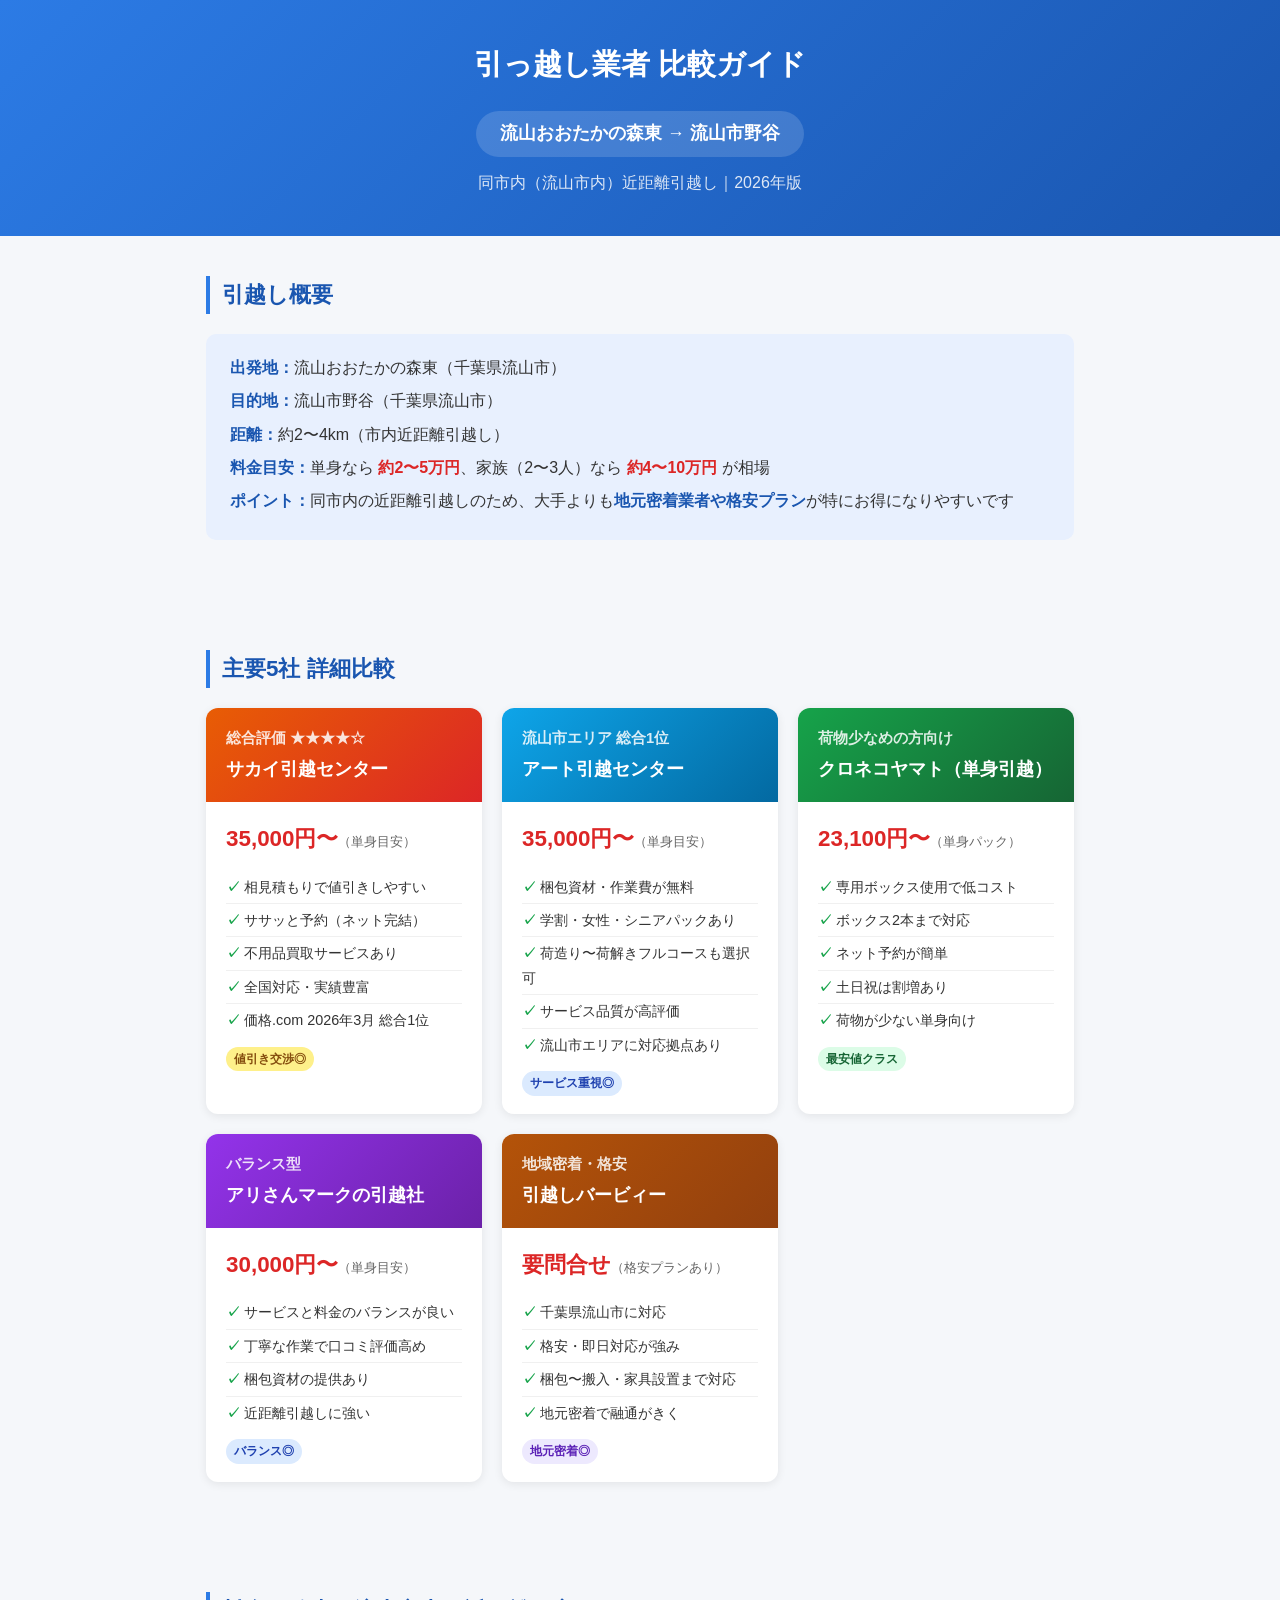
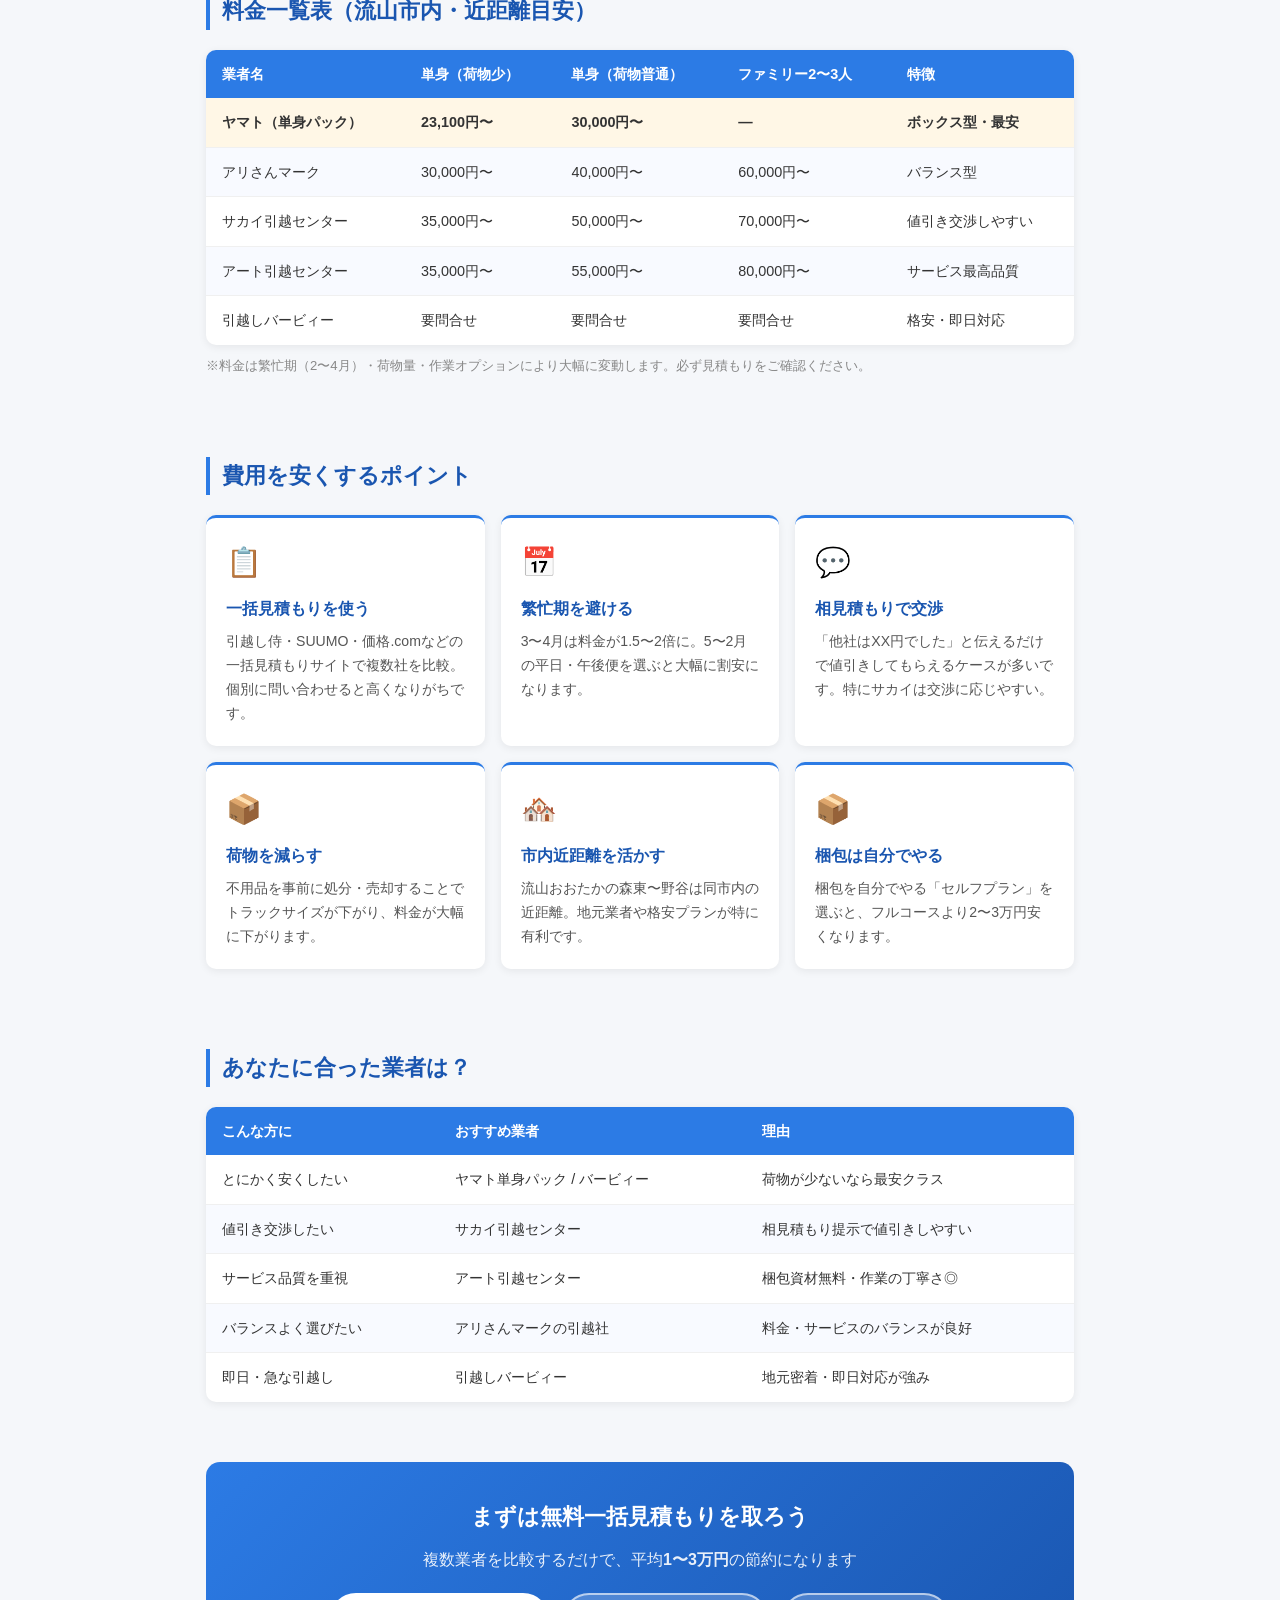
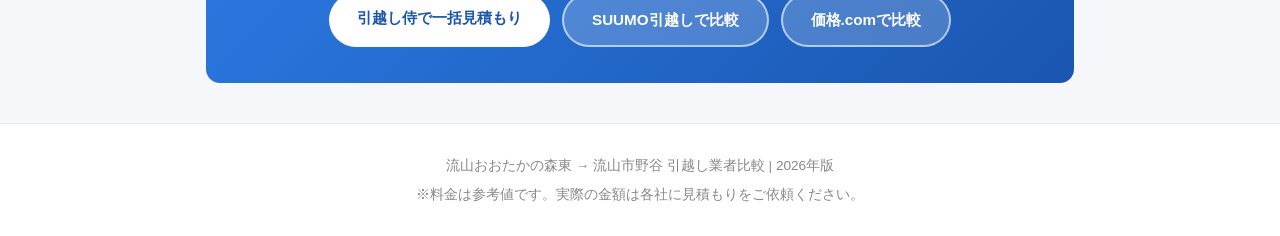
==== moving-companies.html @ 852c565e "Add moving company comparison page for Otakanomori-higashi to Notani https://claude.ai/code/session_" ====
<!DOCTYPE html>
<html lang="ja">
<head>
  <meta charset="utf-8">
  <meta name="viewport" content="width=device-width, initial-scale=1.0">
  <title>引っ越し業者比較｜流山おおたかの森東 → 流山市野谷</title>
  <style>
    * { box-sizing: border-box; margin: 0; padding: 0; }
    body {
      font-family: 'Helvetica Neue', Arial, 'Hiragino Sans', 'Hiragino Kaku Gothic ProN', 'Meiryo', sans-serif;
      background: #f5f7fa;
      color: #333;
      line-height: 1.7;
    }
    header {
      background: linear-gradient(135deg, #2c7be5, #1a56b0);
      color: #fff;
      padding: 40px 20px;
      text-align: center;
    }
    header h1 { font-size: 1.8em; margin-bottom: 8px; }
    header .subtitle { font-size: 1em; opacity: 0.85; }
    header .route {
      display: inline-block;
      background: rgba(255,255,255,0.15);
      border-radius: 30px;
      padding: 8px 24px;
      margin-top: 14px;
      font-size: 1.1em;
      font-weight: bold;
    }
    .container { max-width: 900px; margin: 0 auto; padding: 0 16px; }
    section { padding: 40px 0; }
    h2 {
      font-size: 1.4em;
      color: #1a56b0;
      border-left: 4px solid #2c7be5;
      padding-left: 12px;
      margin-bottom: 20px;
    }
    .info-box {
      background: #e8f0fe;
      border-radius: 10px;
      padding: 20px 24px;
      margin-bottom: 30px;
    }
    .info-box p { margin-bottom: 6px; }
    .info-box strong { color: #1a56b0; }

    /* 比較テーブル */
    .comparison-grid {
      display: grid;
      grid-template-columns: repeat(auto-fit, minmax(260px, 1fr));
      gap: 20px;
      margin-bottom: 30px;
    }
    .company-card {
      background: #fff;
      border-radius: 12px;
      box-shadow: 0 2px 10px rgba(0,0,0,0.08);
      overflow: hidden;
      transition: transform 0.2s, box-shadow 0.2s;
    }
    .company-card:hover {
      transform: translateY(-3px);
      box-shadow: 0 6px 20px rgba(0,0,0,0.12);
    }
    .card-header {
      padding: 18px 20px;
      color: #fff;
      font-size: 1.15em;
      font-weight: bold;
    }
    .card-header .rank { font-size: 0.8em; opacity: 0.85; margin-bottom: 2px; }
    .sakai .card-header { background: linear-gradient(135deg, #e85d04, #dc2626); }
    .art .card-header { background: linear-gradient(135deg, #0ea5e9, #0369a1); }
    .yamato .card-header { background: linear-gradient(135deg, #16a34a, #166534); }
    .arissan .card-header { background: linear-gradient(135deg, #9333ea, #6b21a8); }
    .barby .card-header { background: linear-gradient(135deg, #b45309, #92400e); }

    .card-body { padding: 18px 20px; }
    .price-tag {
      font-size: 1.4em;
      font-weight: bold;
      color: #dc2626;
      margin-bottom: 12px;
    }
    .price-tag span { font-size: 0.6em; color: #666; font-weight: normal; }
    .feature-list { list-style: none; }
    .feature-list li {
      padding: 4px 0;
      font-size: 0.9em;
      border-bottom: 1px solid #f0f0f0;
    }
    .feature-list li:last-child { border-bottom: none; }
    .feature-list li::before { content: "✓ "; color: #16a34a; font-weight: bold; }
    .badge {
      display: inline-block;
      font-size: 0.75em;
      padding: 2px 8px;
      border-radius: 20px;
      margin-top: 10px;
      font-weight: bold;
    }
    .badge-best { background: #fef08a; color: #854d0e; }
    .badge-cheap { background: #dcfce7; color: #166534; }
    .badge-service { background: #dbeafe; color: #1e40af; }
    .badge-local { background: #ede9fe; color: #5b21b6; }

    /* 料金表 */
    table {
      width: 100%;
      border-collapse: collapse;
      background: #fff;
      border-radius: 10px;
      overflow: hidden;
      box-shadow: 0 2px 8px rgba(0,0,0,0.07);
    }
    th {
      background: #2c7be5;
      color: #fff;
      padding: 12px 16px;
      text-align: left;
      font-size: 0.9em;
    }
    td {
      padding: 12px 16px;
      border-bottom: 1px solid #f0f0f0;
      font-size: 0.9em;
    }
    tr:last-child td { border-bottom: none; }
    tr:nth-child(even) td { background: #f8faff; }
    .highlight-row td { background: #fff7e6 !important; font-weight: bold; }

    /* ポイント */
    .tips-grid {
      display: grid;
      grid-template-columns: repeat(auto-fit, minmax(220px, 1fr));
      gap: 16px;
    }
    .tip-card {
      background: #fff;
      border-radius: 10px;
      padding: 20px;
      box-shadow: 0 2px 8px rgba(0,0,0,0.07);
      border-top: 3px solid #2c7be5;
    }
    .tip-card .icon { font-size: 1.8em; margin-bottom: 8px; }
    .tip-card h3 { font-size: 1em; margin-bottom: 8px; color: #1a56b0; }
    .tip-card p { font-size: 0.88em; color: #555; }

    /* 見積もりCTA */
    .cta-section {
      background: linear-gradient(135deg, #2c7be5, #1a56b0);
      color: #fff;
      border-radius: 14px;
      padding: 36px 30px;
      text-align: center;
      margin: 20px 0;
    }
    .cta-section h2 { color: #fff; border: none; padding: 0; margin-bottom: 10px; }
    .cta-section p { opacity: 0.9; margin-bottom: 20px; }
    .cta-buttons { display: flex; flex-wrap: wrap; gap: 12px; justify-content: center; }
    .cta-btn {
      display: inline-block;
      padding: 12px 28px;
      border-radius: 30px;
      font-weight: bold;
      text-decoration: none;
      font-size: 0.95em;
      transition: opacity 0.2s;
    }
    .cta-btn:hover { opacity: 0.85; }
    .cta-btn-primary { background: #fff; color: #1a56b0; }
    .cta-btn-secondary { background: rgba(255,255,255,0.2); color: #fff; border: 2px solid rgba(255,255,255,0.6); }

    footer {
      text-align: center;
      padding: 30px;
      font-size: 0.85em;
      color: #888;
      background: #fff;
      margin-top: 40px;
      border-top: 1px solid #e5e7eb;
    }

    @media (max-width: 600px) {
      header h1 { font-size: 1.3em; }
      .price-tag { font-size: 1.2em; }
    }
  </style>
</head>
<body>

<header>
  <div class="container">
    <h1>引っ越し業者 比較ガイド</h1>
    <div class="route">流山おおたかの森東 → 流山市野谷</div>
    <p class="subtitle" style="margin-top:12px;">同市内（流山市内）近距離引越し｜2026年版</p>
  </div>
</header>

<div class="container">

  <!-- 移動概要 -->
  <section>
    <h2>引越し概要</h2>
    <div class="info-box">
      <p><strong>出発地：</strong>流山おおたかの森東（千葉県流山市）</p>
      <p><strong>目的地：</strong>流山市野谷（千葉県流山市）</p>
      <p><strong>距離：</strong>約2〜4km（市内近距離引越し）</p>
      <p><strong>料金目安：</strong>単身なら <strong style="color:#dc2626">約2〜5万円</strong>、家族（2〜3人）なら <strong style="color:#dc2626">約4〜10万円</strong> が相場</p>
      <p><strong>ポイント：</strong>同市内の近距離引越しのため、大手よりも<strong>地元密着業者や格安プラン</strong>が特にお得になりやすいです</p>
    </div>
  </section>

  <!-- 業者カード比較 -->
  <section>
    <h2>主要5社 詳細比較</h2>
    <div class="comparison-grid">

      <!-- サカイ -->
      <div class="company-card sakai">
        <div class="card-header">
          <div class="rank">総合評価 ★★★★☆</div>
          サカイ引越センター
        </div>
        <div class="card-body">
          <div class="price-tag">35,000円〜<span>（単身目安）</span></div>
          <ul class="feature-list">
            <li>相見積もりで値引きしやすい</li>
            <li>ササッと予約（ネット完結）</li>
            <li>不用品買取サービスあり</li>
            <li>全国対応・実績豊富</li>
            <li>価格.com 2026年3月 総合1位</li>
          </ul>
          <span class="badge badge-best">値引き交渉◎</span>
        </div>
      </div>

      <!-- アート -->
      <div class="company-card art">
        <div class="card-header">
          <div class="rank">流山市エリア 総合1位</div>
          アート引越センター
        </div>
        <div class="card-body">
          <div class="price-tag">35,000円〜<span>（単身目安）</span></div>
          <ul class="feature-list">
            <li>梱包資材・作業費が無料</li>
            <li>学割・女性・シニアパックあり</li>
            <li>荷造り〜荷解きフルコースも選択可</li>
            <li>サービス品質が高評価</li>
            <li>流山市エリアに対応拠点あり</li>
          </ul>
          <span class="badge badge-service">サービス重視◎</span>
        </div>
      </div>

      <!-- ヤマト -->
      <div class="company-card yamato">
        <div class="card-header">
          <div class="rank">荷物少なめの方向け</div>
          クロネコヤマト（単身引越）
        </div>
        <div class="card-body">
          <div class="price-tag">23,100円〜<span>（単身パック）</span></div>
          <ul class="feature-list">
            <li>専用ボックス使用で低コスト</li>
            <li>ボックス2本まで対応</li>
            <li>ネット予約が簡単</li>
            <li>土日祝は割増あり</li>
            <li>荷物が少ない単身向け</li>
          </ul>
          <span class="badge badge-cheap">最安値クラス</span>
        </div>
      </div>

      <!-- アリさん -->
      <div class="company-card arissan">
        <div class="card-header">
          <div class="rank">バランス型</div>
          アリさんマークの引越社
        </div>
        <div class="card-body">
          <div class="price-tag">30,000円〜<span>（単身目安）</span></div>
          <ul class="feature-list">
            <li>サービスと料金のバランスが良い</li>
            <li>丁寧な作業で口コミ評価高め</li>
            <li>梱包資材の提供あり</li>
            <li>近距離引越しに強い</li>
          </ul>
          <span class="badge badge-service">バランス◎</span>
        </div>
      </div>

      <!-- バービィー -->
      <div class="company-card barby">
        <div class="card-header">
          <div class="rank">地域密着・格安</div>
          引越しバービィー
        </div>
        <div class="card-body">
          <div class="price-tag">要問合せ<span>（格安プランあり）</span></div>
          <ul class="feature-list">
            <li>千葉県流山市に対応</li>
            <li>格安・即日対応が強み</li>
            <li>梱包〜搬入・家具設置まで対応</li>
            <li>地元密着で融通がきく</li>
          </ul>
          <span class="badge badge-local">地元密着◎</span>
        </div>
      </div>

    </div>
  </section>

  <!-- 料金比較表 -->
  <section>
    <h2>料金一覧表（流山市内・近距離目安）</h2>
    <table>
      <thead>
        <tr>
          <th>業者名</th>
          <th>単身（荷物少）</th>
          <th>単身（荷物普通）</th>
          <th>ファミリー2〜3人</th>
          <th>特徴</th>
        </tr>
      </thead>
      <tbody>
        <tr class="highlight-row">
          <td>ヤマト（単身パック）</td>
          <td>23,100円〜</td>
          <td>30,000円〜</td>
          <td>—</td>
          <td>ボックス型・最安</td>
        </tr>
        <tr>
          <td>アリさんマーク</td>
          <td>30,000円〜</td>
          <td>40,000円〜</td>
          <td>60,000円〜</td>
          <td>バランス型</td>
        </tr>
        <tr>
          <td>サカイ引越センター</td>
          <td>35,000円〜</td>
          <td>50,000円〜</td>
          <td>70,000円〜</td>
          <td>値引き交渉しやすい</td>
        </tr>
        <tr>
          <td>アート引越センター</td>
          <td>35,000円〜</td>
          <td>55,000円〜</td>
          <td>80,000円〜</td>
          <td>サービス最高品質</td>
        </tr>
        <tr>
          <td>引越しバービィー</td>
          <td>要問合せ</td>
          <td>要問合せ</td>
          <td>要問合せ</td>
          <td>格安・即日対応</td>
        </tr>
      </tbody>
    </table>
    <p style="margin-top:10px; font-size:0.82em; color:#888;">※料金は繁忙期（2〜4月）・荷物量・作業オプションにより大幅に変動します。必ず見積もりをご確認ください。</p>
  </section>

  <!-- お得にするポイント -->
  <section>
    <h2>費用を安くするポイント</h2>
    <div class="tips-grid">
      <div class="tip-card">
        <div class="icon">📋</div>
        <h3>一括見積もりを使う</h3>
        <p>引越し侍・SUUMO・価格.comなどの一括見積もりサイトで複数社を比較。個別に問い合わせると高くなりがちです。</p>
      </div>
      <div class="tip-card">
        <div class="icon">📅</div>
        <h3>繁忙期を避ける</h3>
        <p>3〜4月は料金が1.5〜2倍に。5〜2月の平日・午後便を選ぶと大幅に割安になります。</p>
      </div>
      <div class="tip-card">
        <div class="icon">💬</div>
        <h3>相見積もりで交渉</h3>
        <p>「他社はXX円でした」と伝えるだけで値引きしてもらえるケースが多いです。特にサカイは交渉に応じやすい。</p>
      </div>
      <div class="tip-card">
        <div class="icon">📦</div>
        <h3>荷物を減らす</h3>
        <p>不用品を事前に処分・売却することでトラックサイズが下がり、料金が大幅に下がります。</p>
      </div>
      <div class="tip-card">
        <div class="icon">🏘️</div>
        <h3>市内近距離を活かす</h3>
        <p>流山おおたかの森東〜野谷は同市内の近距離。地元業者や格安プランが特に有利です。</p>
      </div>
      <div class="tip-card">
        <div class="icon">📦</div>
        <h3>梱包は自分でやる</h3>
        <p>梱包を自分でやる「セルフプラン」を選ぶと、フルコースより2〜3万円安くなります。</p>
      </div>
    </div>
  </section>

  <!-- おすすめ判定 -->
  <section>
    <h2>あなたに合った業者は？</h2>
    <table>
      <thead>
        <tr>
          <th>こんな方に</th>
          <th>おすすめ業者</th>
          <th>理由</th>
        </tr>
      </thead>
      <tbody>
        <tr>
          <td>とにかく安くしたい</td>
          <td>ヤマト単身パック / バービィー</td>
          <td>荷物が少ないなら最安クラス</td>
        </tr>
        <tr>
          <td>値引き交渉したい</td>
          <td>サカイ引越センター</td>
          <td>相見積もり提示で値引きしやすい</td>
        </tr>
        <tr>
          <td>サービス品質を重視</td>
          <td>アート引越センター</td>
          <td>梱包資材無料・作業の丁寧さ◎</td>
        </tr>
        <tr>
          <td>バランスよく選びたい</td>
          <td>アリさんマークの引越社</td>
          <td>料金・サービスのバランスが良好</td>
        </tr>
        <tr>
          <td>即日・急な引越し</td>
          <td>引越しバービィー</td>
          <td>地元密着・即日対応が強み</td>
        </tr>
      </tbody>
    </table>
  </section>

  <!-- CTA -->
  <div class="cta-section">
    <h2>まずは無料一括見積もりを取ろう</h2>
    <p>複数業者を比較するだけで、平均<strong>1〜3万円</strong>の節約になります</p>
    <div class="cta-buttons">
      <a href="https://hikkoshizamurai.jp/chiba/nagareyama/" class="cta-btn cta-btn-primary" target="_blank" rel="noopener">引越し侍で一括見積もり</a>
      <a href="https://hikkoshi.suumo.jp/" class="cta-btn cta-btn-secondary" target="_blank" rel="noopener">SUUMO引越しで比較</a>
      <a href="https://hikkoshi.kakaku.com/" class="cta-btn cta-btn-secondary" target="_blank" rel="noopener">価格.comで比較</a>
    </div>
  </div>

</div>

<footer>
  <p>流山おおたかの森東 → 流山市野谷 引越し業者比較 | 2026年版</p>
  <p style="margin-top:6px;">※料金は参考値です。実際の金額は各社に見積もりをご依頼ください。</p>
</footer>

</body>
</html>
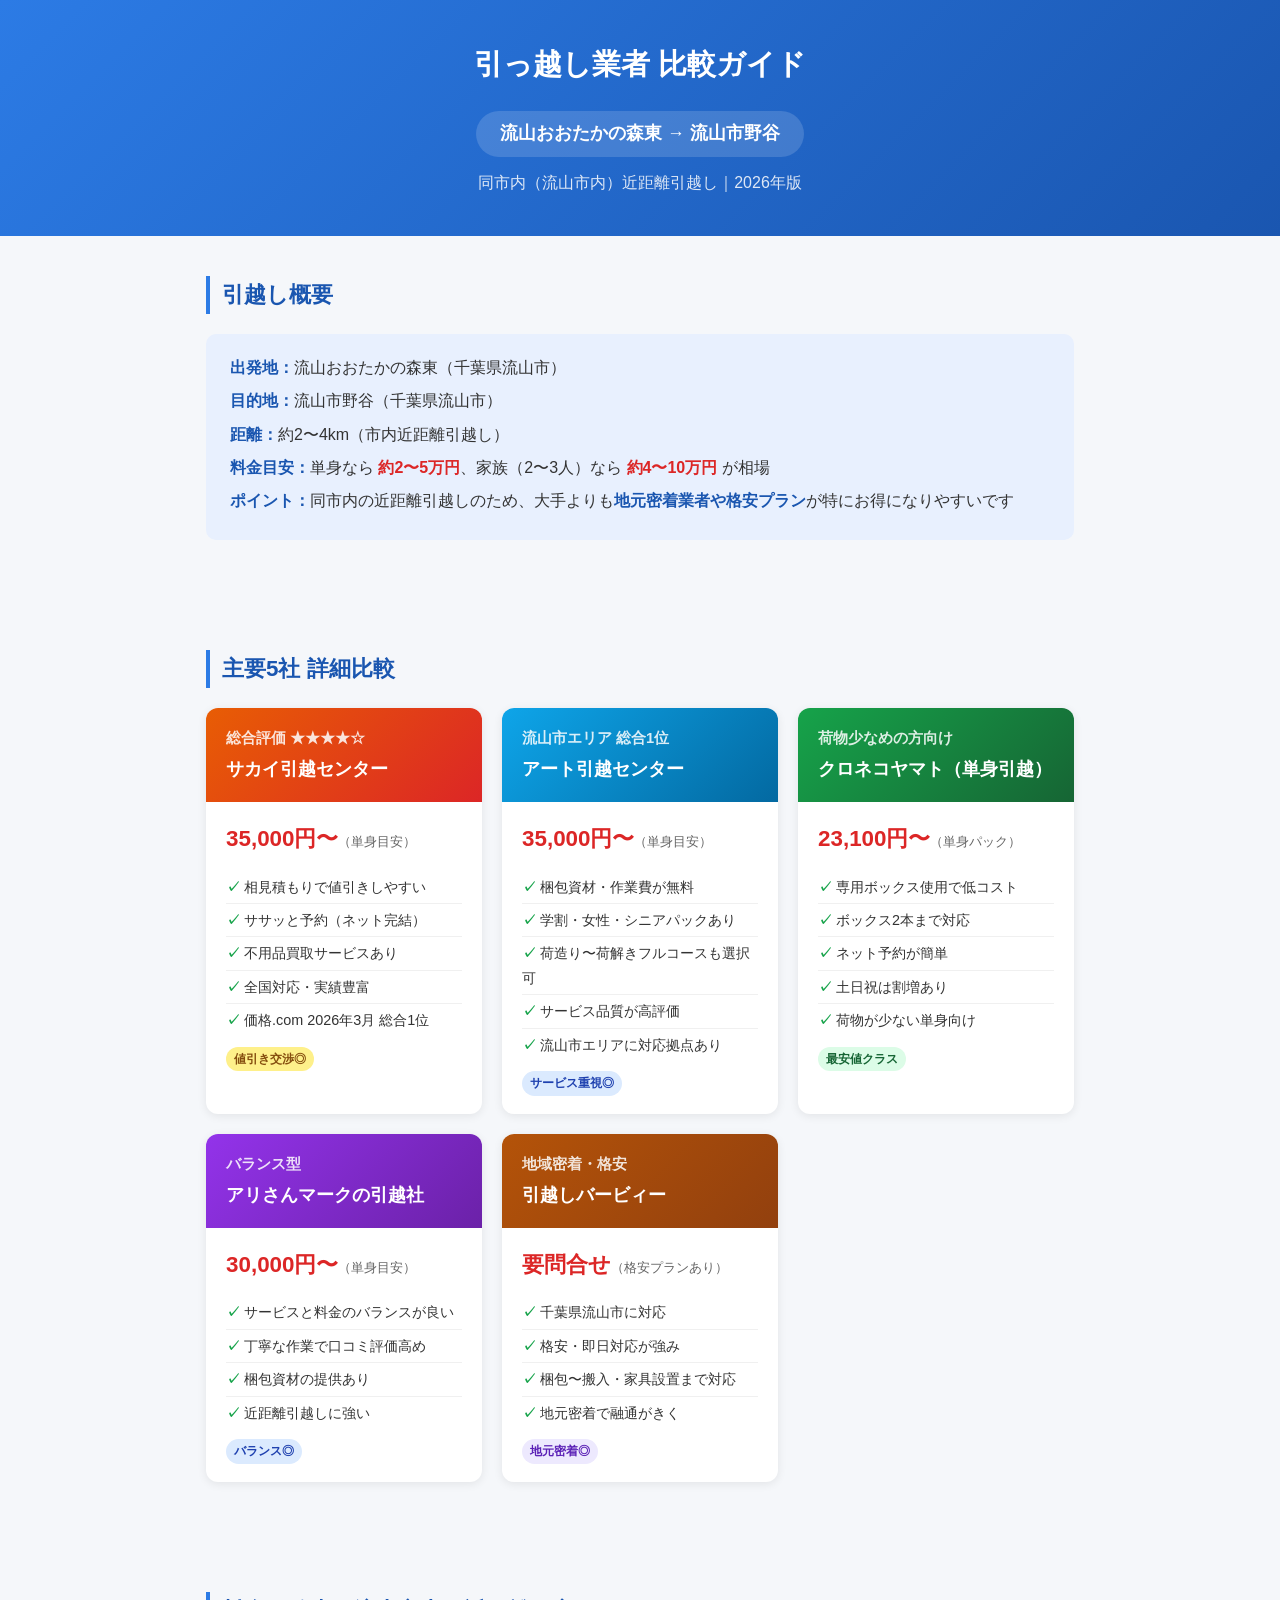
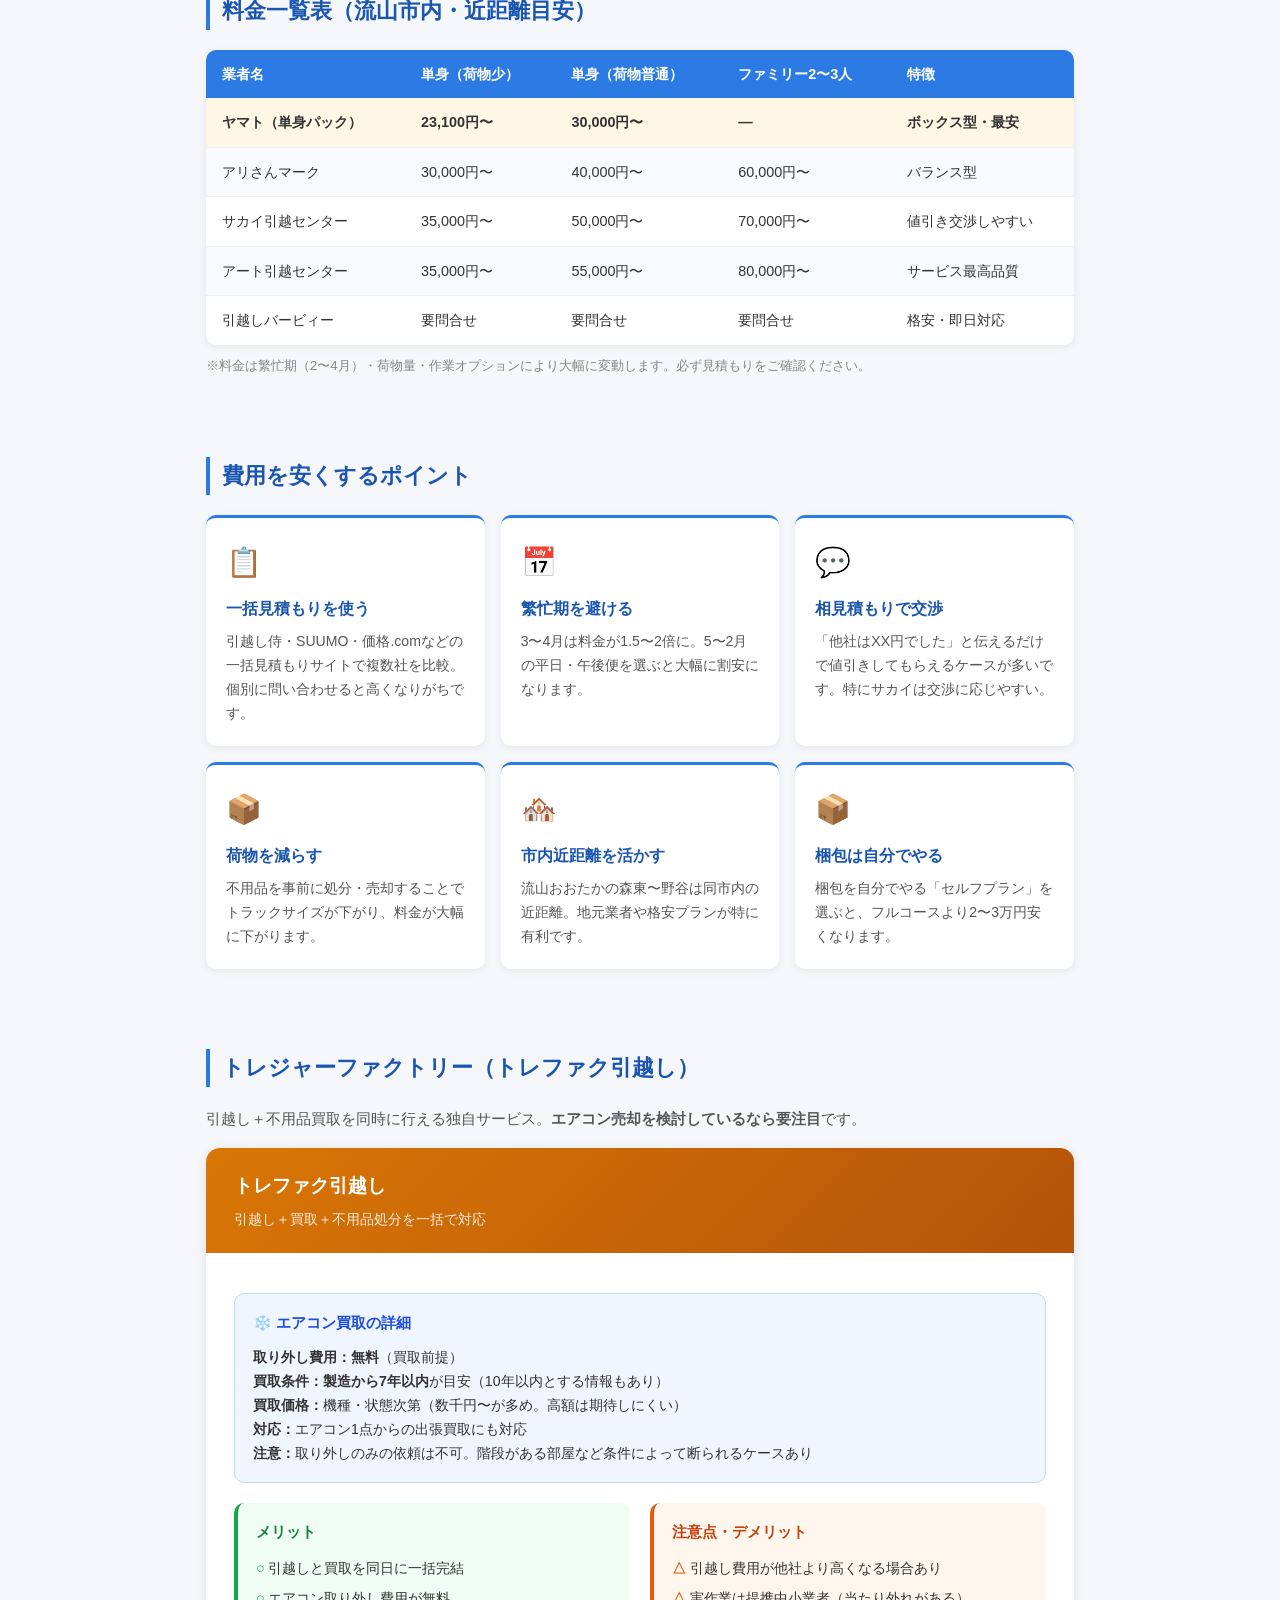
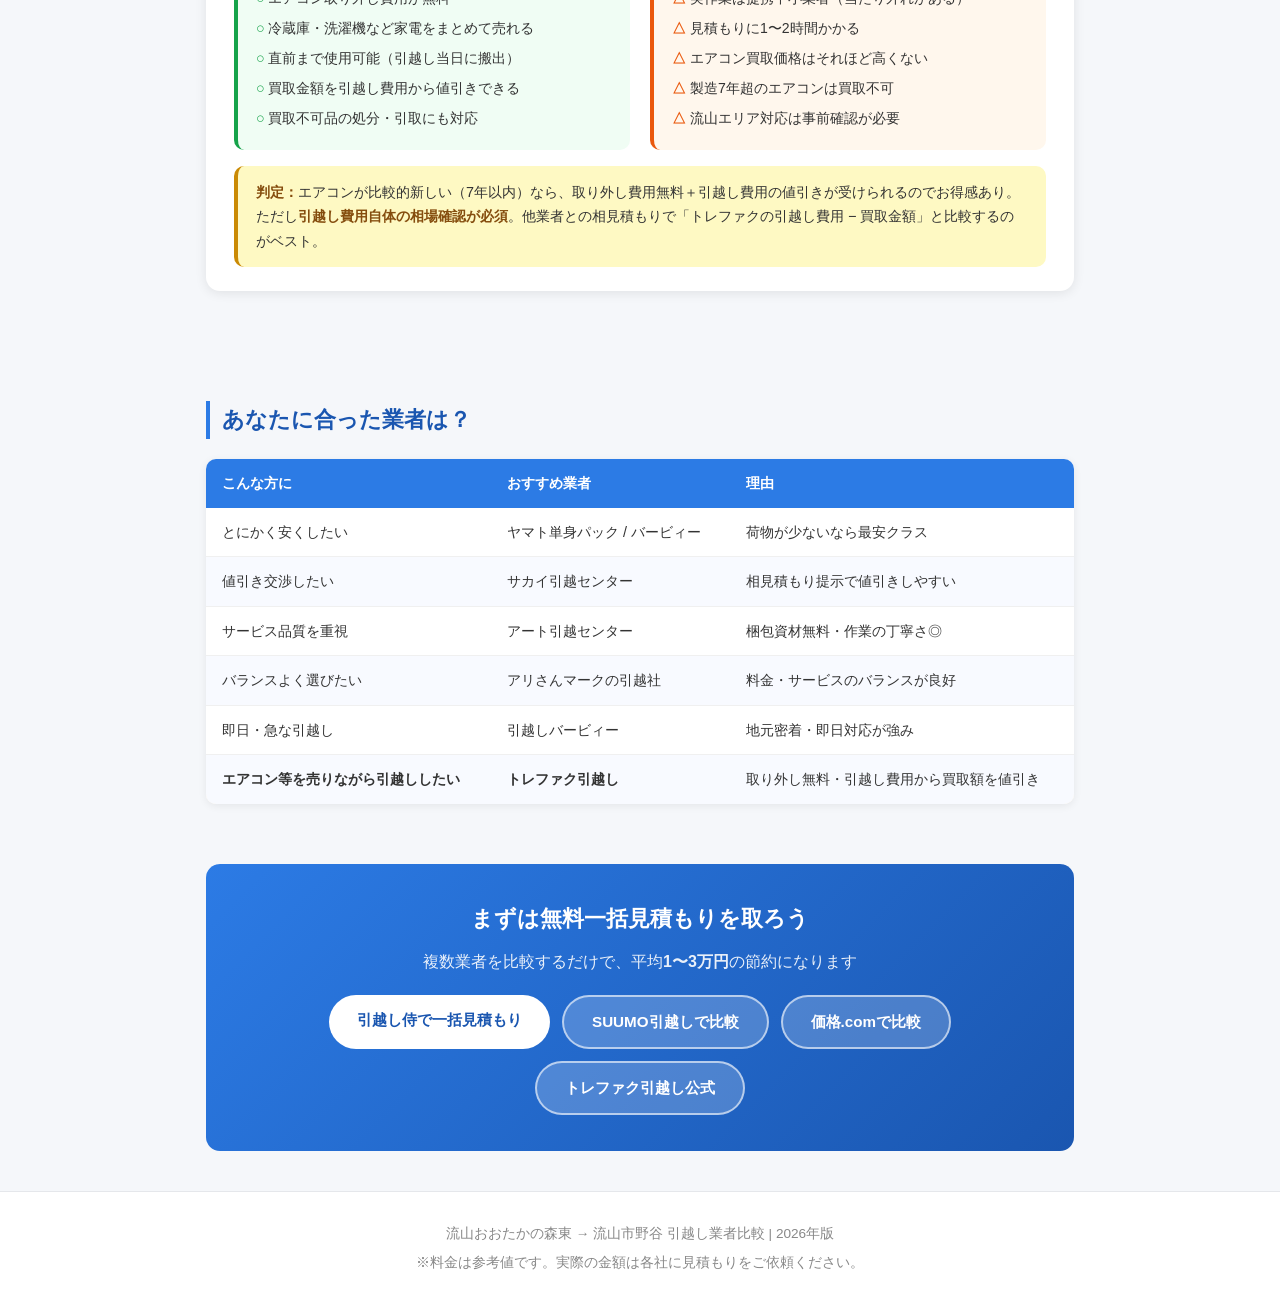
==== commit 03589b10: "Add Treasure Factory section with air conditioner buy-back details https://claude.ai/code/session_01" ====
--- a/moving-companies.html
+++ b/moving-companies.html
@@ -106,6 +106,62 @@
     .badge-cheap { background: #dcfce7; color: #166534; }
     .badge-service { background: #dbeafe; color: #1e40af; }
     .badge-local { background: #ede9fe; color: #5b21b6; }
+    .badge-recycle { background: #d1fae5; color: #065f46; }
+
+    /* トレファク専用セクション */
+    .trefac-section {
+      background: #fff;
+      border-radius: 14px;
+      box-shadow: 0 2px 12px rgba(0,0,0,0.09);
+      overflow: hidden;
+      margin-bottom: 30px;
+    }
+    .trefac-header {
+      background: linear-gradient(135deg, #d97706, #b45309);
+      color: #fff;
+      padding: 22px 28px;
+    }
+    .trefac-header h3 { font-size: 1.2em; margin-bottom: 4px; }
+    .trefac-header .tagline { font-size: 0.9em; opacity: 0.88; }
+    .trefac-body { padding: 24px 28px; }
+    .trefac-grid {
+      display: grid;
+      grid-template-columns: 1fr 1fr;
+      gap: 20px;
+      margin: 16px 0;
+    }
+    @media (max-width: 600px) { .trefac-grid { grid-template-columns: 1fr; } }
+    .trefac-pros, .trefac-cons {
+      border-radius: 10px;
+      padding: 16px 18px;
+    }
+    .trefac-pros { background: #f0fdf4; border-left: 4px solid #16a34a; }
+    .trefac-cons { background: #fff7ed; border-left: 4px solid #ea580c; }
+    .trefac-pros h4, .trefac-cons h4 { margin-bottom: 10px; font-size: 0.95em; }
+    .trefac-pros h4 { color: #15803d; }
+    .trefac-cons h4 { color: #c2410c; }
+    .pros-list, .cons-list { list-style: none; }
+    .pros-list li, .cons-list li { font-size: 0.88em; padding: 3px 0; }
+    .pros-list li::before { content: "○ "; color: #16a34a; font-weight: bold; }
+    .cons-list li::before { content: "△ "; color: #ea580c; font-weight: bold; }
+    .ac-box {
+      background: #eff6ff;
+      border-radius: 10px;
+      padding: 16px 18px;
+      margin-top: 16px;
+      border: 1px solid #bfdbfe;
+    }
+    .ac-box h4 { color: #1d4ed8; margin-bottom: 10px; font-size: 0.95em; }
+    .ac-box p { font-size: 0.88em; line-height: 1.7; }
+    .verdict {
+      background: #fef9c3;
+      border-radius: 10px;
+      padding: 14px 18px;
+      margin-top: 16px;
+      border-left: 4px solid #ca8a04;
+      font-size: 0.9em;
+    }
+    .verdict strong { color: #854d0e; }
 
     /* 料金表 */
     table {
@@ -406,6 +462,63 @@
     </div>
   </section>
 
+  <!-- トレファク引越し -->
+  <section>
+    <h2>トレジャーファクトリー（トレファク引越し）</h2>
+    <p style="margin-bottom:16px; font-size:0.93em; color:#555;">引越し＋不用品買取を同時に行える独自サービス。<strong>エアコン売却を検討しているなら要注目</strong>です。</p>
+
+    <div class="trefac-section">
+      <div class="trefac-header">
+        <h3>トレファク引越し</h3>
+        <div class="tagline">引越し＋買取＋不用品処分を一括で対応</div>
+      </div>
+      <div class="trefac-body">
+
+        <!-- エアコン買取詳細 -->
+        <div class="ac-box">
+          <h4>❄️ エアコン買取の詳細</h4>
+          <p>
+            <strong>取り外し費用：無料</strong>（買取前提）<br>
+            <strong>買取条件：製造から7年以内</strong>が目安（10年以内とする情報もあり）<br>
+            <strong>買取価格：</strong>機種・状態次第（数千円〜が多め。高額は期待しにくい）<br>
+            <strong>対応：</strong>エアコン1点からの出張買取にも対応<br>
+            <strong>注意：</strong>取り外しのみの依頼は不可。階段がある部屋など条件によって断られるケースあり
+          </p>
+        </div>
+
+        <div class="trefac-grid" style="margin-top:20px;">
+          <div class="trefac-pros">
+            <h4>メリット</h4>
+            <ul class="pros-list">
+              <li>引越しと買取を同日に一括完結</li>
+              <li>エアコン取り外し費用が無料</li>
+              <li>冷蔵庫・洗濯機など家電をまとめて売れる</li>
+              <li>直前まで使用可能（引越し当日に搬出）</li>
+              <li>買取金額を引越し費用から値引きできる</li>
+              <li>買取不可品の処分・引取にも対応</li>
+            </ul>
+          </div>
+          <div class="trefac-cons">
+            <h4>注意点・デメリット</h4>
+            <ul class="cons-list">
+              <li>引越し費用が他社より高くなる場合あり</li>
+              <li>実作業は提携中小業者（当たり外れがある）</li>
+              <li>見積もりに1〜2時間かかる</li>
+              <li>エアコン買取価格はそれほど高くない</li>
+              <li>製造7年超のエアコンは買取不可</li>
+              <li>流山エリア対応は事前確認が必要</li>
+            </ul>
+          </div>
+        </div>
+
+        <div class="verdict">
+          <strong>判定：</strong>エアコンが比較的新しい（7年以内）なら、取り外し費用無料＋引越し費用の値引きが受けられるのでお得感あり。ただし<strong>引越し費用自体の相場確認が必須</strong>。他業者との相見積もりで「トレファクの引越し費用 − 買取金額」と比較するのがベスト。
+        </div>
+
+      </div>
+    </div>
+  </section>
+
   <!-- おすすめ判定 -->
   <section>
     <h2>あなたに合った業者は？</h2>
@@ -442,6 +555,11 @@
           <td>即日・急な引越し</td>
           <td>引越しバービィー</td>
           <td>地元密着・即日対応が強み</td>
+        </tr>
+        <tr style="background:#fff7ed;">
+          <td><strong>エアコン等を売りながら引越ししたい</strong></td>
+          <td><strong>トレファク引越し</strong></td>
+          <td>取り外し無料・引越し費用から買取額を値引き</td>
         </tr>
       </tbody>
     </table>
@@ -455,6 +573,7 @@
       <a href="https://hikkoshizamurai.jp/chiba/nagareyama/" class="cta-btn cta-btn-primary" target="_blank" rel="noopener">引越し侍で一括見積もり</a>
       <a href="https://hikkoshi.suumo.jp/" class="cta-btn cta-btn-secondary" target="_blank" rel="noopener">SUUMO引越しで比較</a>
       <a href="https://hikkoshi.kakaku.com/" class="cta-btn cta-btn-secondary" target="_blank" rel="noopener">価格.comで比較</a>
+      <a href="https://www.tfhikkoshi.com/" class="cta-btn cta-btn-secondary" target="_blank" rel="noopener">トレファク引越し公式</a>
     </div>
   </div>
 
